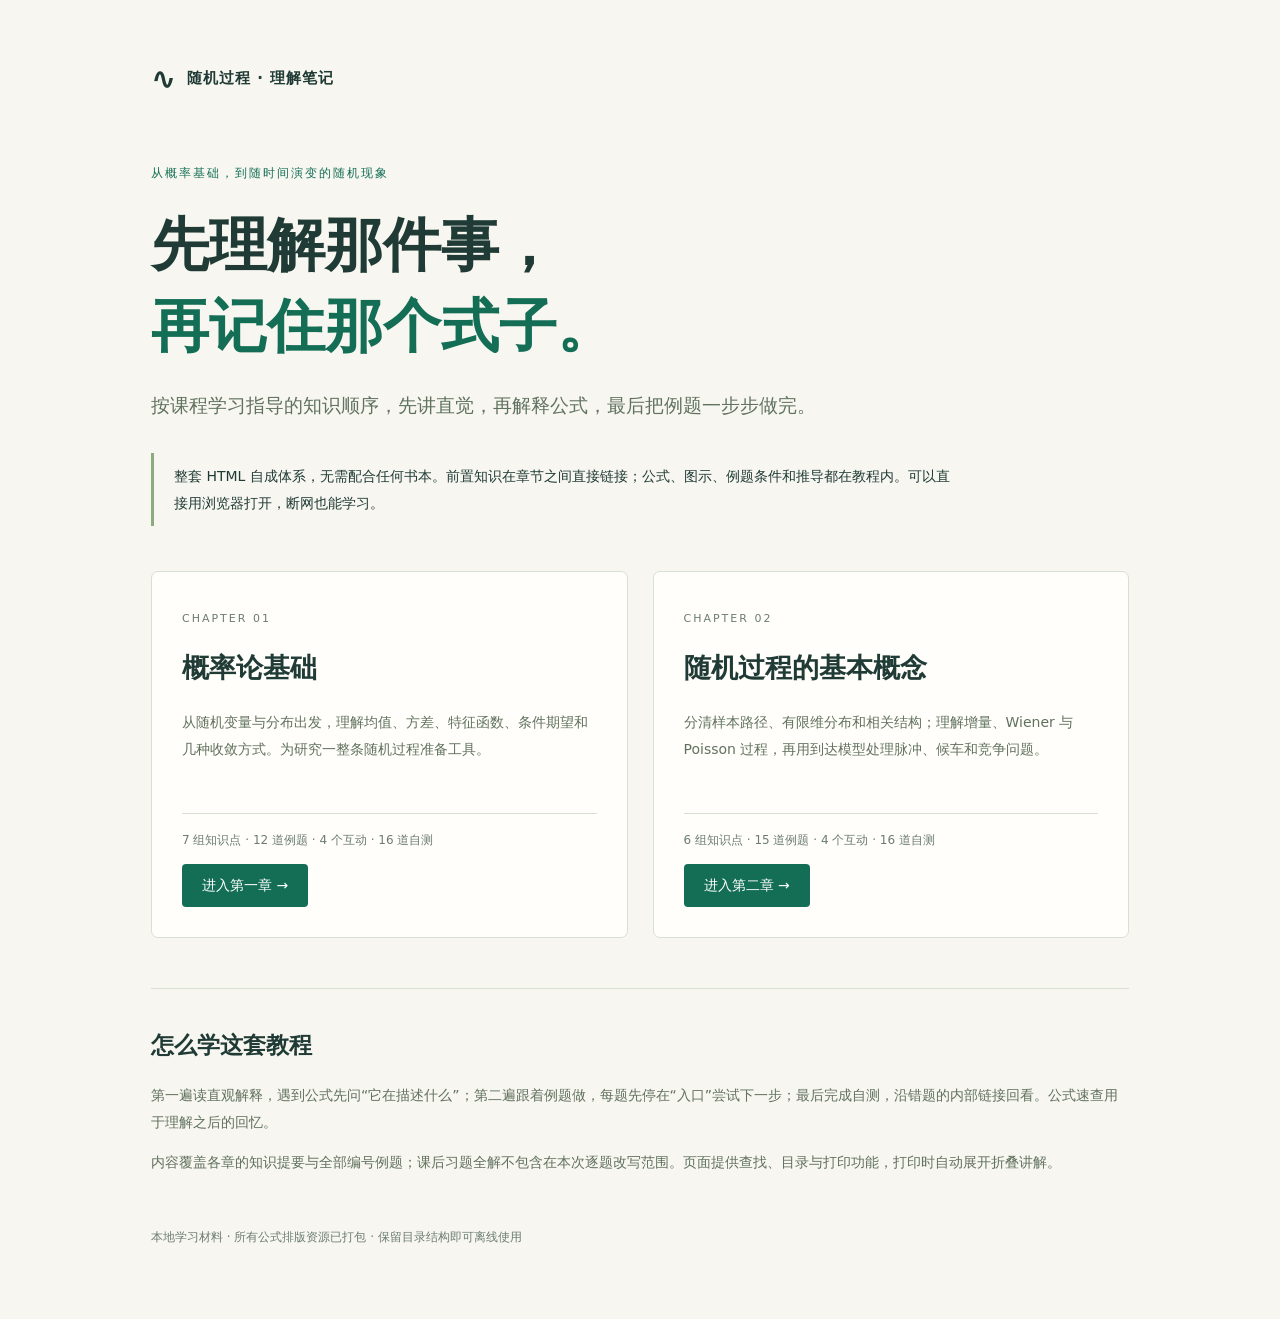
==== index.html @ bb96b652 "init" ====
<!doctype html><html lang="zh-CN"><head><meta charset="utf-8"><meta name="viewport" content="width=device-width,initial-scale=1"><meta name="description" content="可离线学习的随机过程完整教程，按同步学习指导知识顺序，用直观解释、完整例题、互动与自测帮助理解。"><title>随机过程 · 理解笔记</title><style>
:root{color-scheme:light;--ink:#203b35;--accent:#136e55;--muted:#6c7d70;--line:#d7e1d1}*{box-sizing:border-box}body{margin:0;background:#f7f6f0;color:var(--ink);font-family:'Noto Sans CJK SC','Microsoft YaHei',system-ui,sans-serif;line-height:1.9}main{max-width:1050px;margin:auto;padding:50px 36px 70px}.brand{font-size:15px;font-weight:700;letter-spacing:1px}.brand span{font-size:30px;vertical-align:middle;margin-right:10px}.eyebrow{font-size:12px;color:var(--accent);letter-spacing:2px;margin-top:55px}h1{font-family:'Noto Serif CJK SC','Songti SC',serif;font-size:58px;line-height:1.4;font-weight:650;margin:20px 0}h1 em{font-style:normal;color:var(--accent)}.lead{font-size:19px;color:#60725f;max-width:780px}.promise{border-left:3px solid #8bad7e;padding:10px 20px;font-size:14px;max-width:830px;margin:30px 0 45px}.chapters{display:grid;grid-template-columns:1fr 1fr;gap:25px}article{background:#fffefa;border:1px solid var(--line);padding:30px;border-radius:7px}article small{font-size:11px;letter-spacing:2px;color:var(--muted)}h2{font-family:'Noto Serif CJK SC','Songti SC',serif;font-size:27px;margin:10px 0 15px}article p{font-size:14px;color:#61715e;min-height:80px}article .meta{font-size:12px;color:var(--muted);min-height:0;border-top:1px solid var(--line);padding-top:15px;margin-top:24px}a{color:var(--accent);text-decoration:none}a:hover{text-decoration:underline}.button{display:inline-block;background:var(--accent);color:#fff;padding:8px 20px;border-radius:4px;font-size:14px;margin-top:12px}.button:hover{background:#0d593f;text-decoration:none}a:focus-visible{outline:3px solid #c4994d;outline-offset:5px}.how{margin-top:50px;padding-top:25px;border-top:1px solid var(--line)}.how h2{font-size:23px}.how p{font-size:14px;color:#61715e}footer{font-size:12px;color:var(--muted);margin-top:50px}@media(max-width:650px){main{padding:27px 23px 40px}h1{font-size:40px}.eyebrow{margin-top:35px}.lead{font-size:16px}.chapters{grid-template-columns:1fr;gap:18px}article{padding:24px}article p{min-height:0}h2{font-size:24px}.promise{padding:8px 15px}}
</style></head><body><main><div class="brand"><span>∿</span>随机过程 · 理解笔记</div><div class="eyebrow">从概率基础，到随时间演变的随机现象</div><h1>先理解那件事，<br><em>再记住那个式子。</em></h1><p class="lead">按课程学习指导的知识顺序，先讲直觉，再解释公式，最后把例题一步步做完。</p><div class="promise">整套 HTML 自成体系，无需配合任何书本。前置知识在章节之间直接链接；公式、图示、例题条件和推导都在教程内。可以直接用浏览器打开，断网也能学习。</div><div class="chapters"><article><small>CHAPTER 01</small><h2>概率论基础</h2><p>从随机变量与分布出发，理解均值、方差、特征函数、条件期望和几种收敛方式。为研究一整条随机过程准备工具。</p><div class="meta">7 组知识点 · 12 道例题 · 4 个互动 · 16 道自测</div><a class="button" href="chapter1/index.html">进入第一章 →</a></article><article><small>CHAPTER 02</small><h2>随机过程的基本概念</h2><p>分清样本路径、有限维分布和相关结构；理解增量、Wiener 与 Poisson 过程，再用到达模型处理脉冲、候车和竞争问题。</p><div class="meta">6 组知识点 · 15 道例题 · 4 个互动 · 16 道自测</div><a class="button" href="chapter2/index.html">进入第二章 →</a></article></div><section class="how"><h2>怎么学这套教程</h2><p>第一遍读直观解释，遇到公式先问“它在描述什么”；第二遍跟着例题做，每题先停在“入口”尝试下一步；最后完成自测，沿错题的内部链接回看。公式速查用于理解之后的回忆。</p><p>内容覆盖各章的知识提要与全部编号例题；课后习题全解不包含在本次逐题改写范围。页面提供查找、目录与打印功能，打印时自动展开折叠讲解。</p></section><footer>本地学习材料 · 所有公式排版资源已打包 · 保留目录结构即可离线使用</footer></main></body></html>
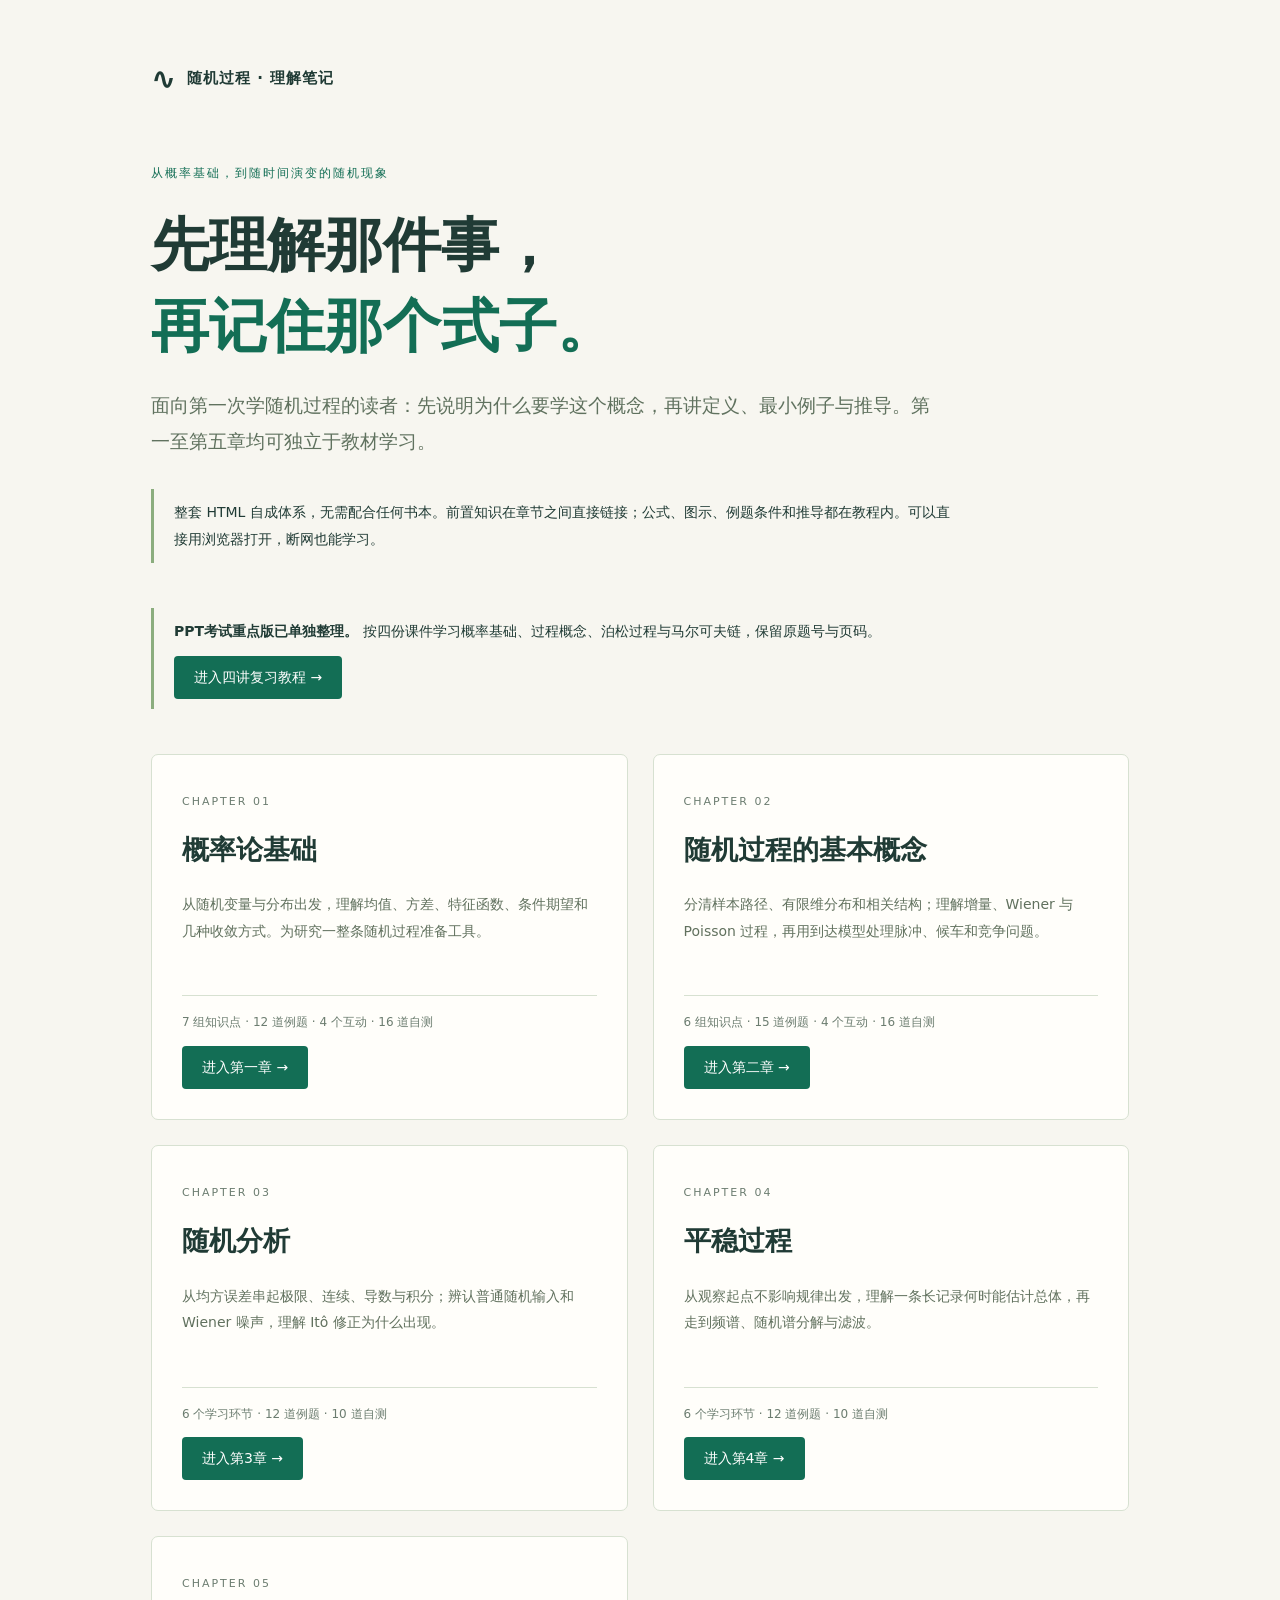
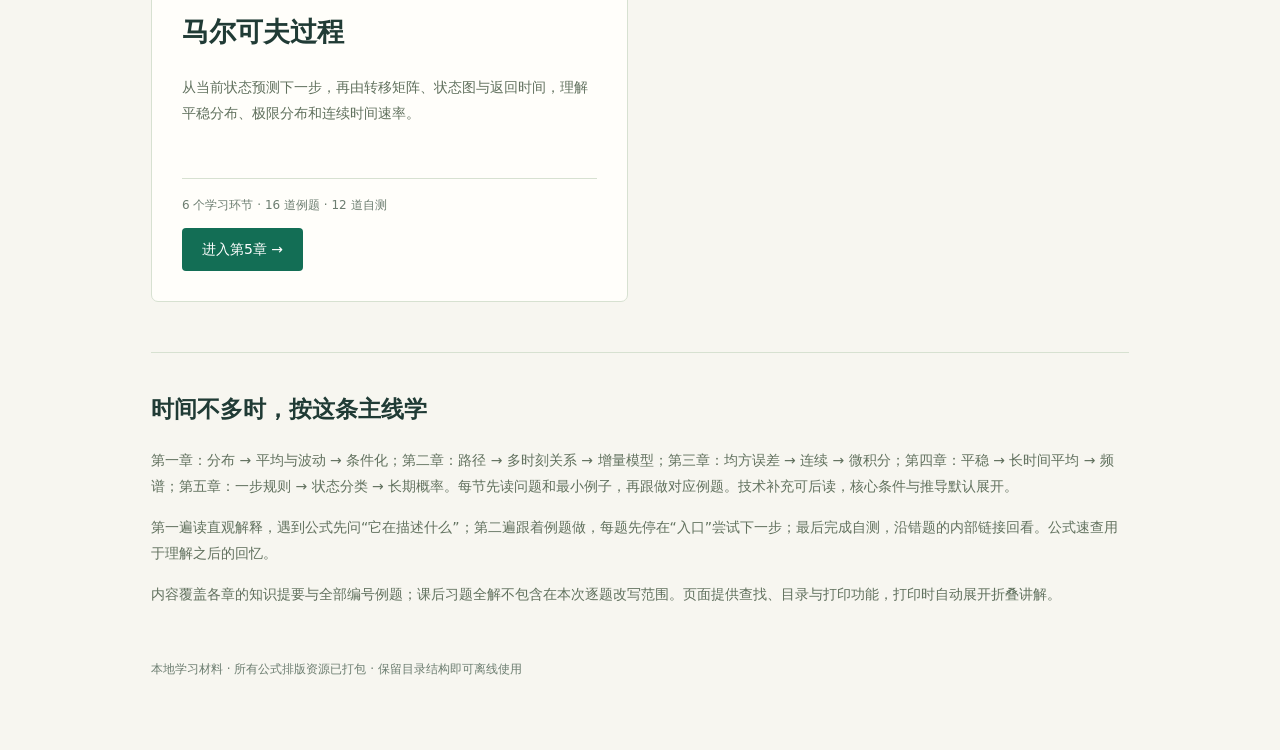
==== commit 32d80152: "lecture" ====
--- a/index.html
+++ b/index.html
@@ -1,3 +1,3 @@
 <!doctype html><html lang="zh-CN"><head><meta charset="utf-8"><meta name="viewport" content="width=device-width,initial-scale=1"><meta name="description" content="可离线学习的随机过程完整教程，按同步学习指导知识顺序，用直观解释、完整例题、互动与自测帮助理解。"><title>随机过程 · 理解笔记</title><style>
 :root{color-scheme:light;--ink:#203b35;--accent:#136e55;--muted:#6c7d70;--line:#d7e1d1}*{box-sizing:border-box}body{margin:0;background:#f7f6f0;color:var(--ink);font-family:'Noto Sans CJK SC','Microsoft YaHei',system-ui,sans-serif;line-height:1.9}main{max-width:1050px;margin:auto;padding:50px 36px 70px}.brand{font-size:15px;font-weight:700;letter-spacing:1px}.brand span{font-size:30px;vertical-align:middle;margin-right:10px}.eyebrow{font-size:12px;color:var(--accent);letter-spacing:2px;margin-top:55px}h1{font-family:'Noto Serif CJK SC','Songti SC',serif;font-size:58px;line-height:1.4;font-weight:650;margin:20px 0}h1 em{font-style:normal;color:var(--accent)}.lead{font-size:19px;color:#60725f;max-width:780px}.promise{border-left:3px solid #8bad7e;padding:10px 20px;font-size:14px;max-width:830px;margin:30px 0 45px}.chapters{display:grid;grid-template-columns:1fr 1fr;gap:25px}article{background:#fffefa;border:1px solid var(--line);padding:30px;border-radius:7px}article small{font-size:11px;letter-spacing:2px;color:var(--muted)}h2{font-family:'Noto Serif CJK SC','Songti SC',serif;font-size:27px;margin:10px 0 15px}article p{font-size:14px;color:#61715e;min-height:80px}article .meta{font-size:12px;color:var(--muted);min-height:0;border-top:1px solid var(--line);padding-top:15px;margin-top:24px}a{color:var(--accent);text-decoration:none}a:hover{text-decoration:underline}.button{display:inline-block;background:var(--accent);color:#fff;padding:8px 20px;border-radius:4px;font-size:14px;margin-top:12px}.button:hover{background:#0d593f;text-decoration:none}a:focus-visible{outline:3px solid #c4994d;outline-offset:5px}.how{margin-top:50px;padding-top:25px;border-top:1px solid var(--line)}.how h2{font-size:23px}.how p{font-size:14px;color:#61715e}footer{font-size:12px;color:var(--muted);margin-top:50px}@media(max-width:650px){main{padding:27px 23px 40px}h1{font-size:40px}.eyebrow{margin-top:35px}.lead{font-size:16px}.chapters{grid-template-columns:1fr;gap:18px}article{padding:24px}article p{min-height:0}h2{font-size:24px}.promise{padding:8px 15px}}
-</style></head><body><main><div class="brand"><span>∿</span>随机过程 · 理解笔记</div><div class="eyebrow">从概率基础，到随时间演变的随机现象</div><h1>先理解那件事，<br><em>再记住那个式子。</em></h1><p class="lead">按课程学习指导的知识顺序，先讲直觉，再解释公式，最后把例题一步步做完。</p><div class="promise">整套 HTML 自成体系，无需配合任何书本。前置知识在章节之间直接链接；公式、图示、例题条件和推导都在教程内。可以直接用浏览器打开，断网也能学习。</div><div class="chapters"><article><small>CHAPTER 01</small><h2>概率论基础</h2><p>从随机变量与分布出发，理解均值、方差、特征函数、条件期望和几种收敛方式。为研究一整条随机过程准备工具。</p><div class="meta">7 组知识点 · 12 道例题 · 4 个互动 · 16 道自测</div><a class="button" href="chapter1/index.html">进入第一章 →</a></article><article><small>CHAPTER 02</small><h2>随机过程的基本概念</h2><p>分清样本路径、有限维分布和相关结构；理解增量、Wiener 与 Poisson 过程，再用到达模型处理脉冲、候车和竞争问题。</p><div class="meta">6 组知识点 · 15 道例题 · 4 个互动 · 16 道自测</div><a class="button" href="chapter2/index.html">进入第二章 →</a></article></div><section class="how"><h2>怎么学这套教程</h2><p>第一遍读直观解释，遇到公式先问“它在描述什么”；第二遍跟着例题做，每题先停在“入口”尝试下一步；最后完成自测，沿错题的内部链接回看。公式速查用于理解之后的回忆。</p><p>内容覆盖各章的知识提要与全部编号例题；课后习题全解不包含在本次逐题改写范围。页面提供查找、目录与打印功能，打印时自动展开折叠讲解。</p></section><footer>本地学习材料 · 所有公式排版资源已打包 · 保留目录结构即可离线使用</footer></main></body></html>
+</style></head><body><main><div class="brand"><span>∿</span>随机过程 · 理解笔记</div><div class="eyebrow">从概率基础，到随时间演变的随机现象</div><h1>先理解那件事，<br><em>再记住那个式子。</em></h1><p class="lead">面向第一次学随机过程的读者：先说明为什么要学这个概念，再讲定义、最小例子与推导。第一至第五章均可独立于教材学习。</p><div class="promise">整套 HTML 自成体系，无需配合任何书本。前置知识在章节之间直接链接；公式、图示、例题条件和推导都在教程内。可以直接用浏览器打开，断网也能学习。</div><section class="promise"><strong>PPT考试重点版已单独整理。</strong> 按四份课件学习概率基础、过程概念、泊松过程与马尔可夫链，保留原题号与页码。<br><a class="button" href="lecture/index.html">进入四讲复习教程 →</a></section><div class="chapters"><article><small>CHAPTER 01</small><h2>概率论基础</h2><p>从随机变量与分布出发，理解均值、方差、特征函数、条件期望和几种收敛方式。为研究一整条随机过程准备工具。</p><div class="meta">7 组知识点 · 12 道例题 · 4 个互动 · 16 道自测</div><a class="button" href="chapter1/index.html">进入第一章 →</a></article><article><small>CHAPTER 02</small><h2>随机过程的基本概念</h2><p>分清样本路径、有限维分布和相关结构；理解增量、Wiener 与 Poisson 过程，再用到达模型处理脉冲、候车和竞争问题。</p><div class="meta">6 组知识点 · 15 道例题 · 4 个互动 · 16 道自测</div><a class="button" href="chapter2/index.html">进入第二章 →</a></article><article><small>CHAPTER 03</small><h2>随机分析</h2><p>从均方误差串起极限、连续、导数与积分；辨认普通随机输入和 Wiener 噪声，理解 Itô 修正为什么出现。</p><div class="meta">6 个学习环节 · 12 道例题 · 10 道自测</div><a class="button" href="chapter3/index.html">进入第3章 →</a></article><article><small>CHAPTER 04</small><h2>平稳过程</h2><p>从观察起点不影响规律出发，理解一条长记录何时能估计总体，再走到频谱、随机谱分解与滤波。</p><div class="meta">6 个学习环节 · 12 道例题 · 10 道自测</div><a class="button" href="chapter4/index.html">进入第4章 →</a></article><article><small>CHAPTER 05</small><h2>马尔可夫过程</h2><p>从当前状态预测下一步，再由转移矩阵、状态图与返回时间，理解平稳分布、极限分布和连续时间速率。</p><div class="meta">6 个学习环节 · 16 道例题 · 12 道自测</div><a class="button" href="chapter5/index.html">进入第5章 →</a></article></div><section class="how"><h2>时间不多时，按这条主线学</h2><p>第一章：分布 → 平均与波动 → 条件化；第二章：路径 → 多时刻关系 → 增量模型；第三章：均方误差 → 连续 → 微积分；第四章：平稳 → 长时间平均 → 频谱；第五章：一步规则 → 状态分类 → 长期概率。每节先读问题和最小例子，再跟做对应例题。技术补充可后读，核心条件与推导默认展开。</p><p>第一遍读直观解释，遇到公式先问“它在描述什么”；第二遍跟着例题做，每题先停在“入口”尝试下一步；最后完成自测，沿错题的内部链接回看。公式速查用于理解之后的回忆。</p><p>内容覆盖各章的知识提要与全部编号例题；课后习题全解不包含在本次逐题改写范围。页面提供查找、目录与打印功能，打印时自动展开折叠讲解。</p></section><footer>本地学习材料 · 所有公式排版资源已打包 · 保留目录结构即可离线使用</footer></main></body></html>
